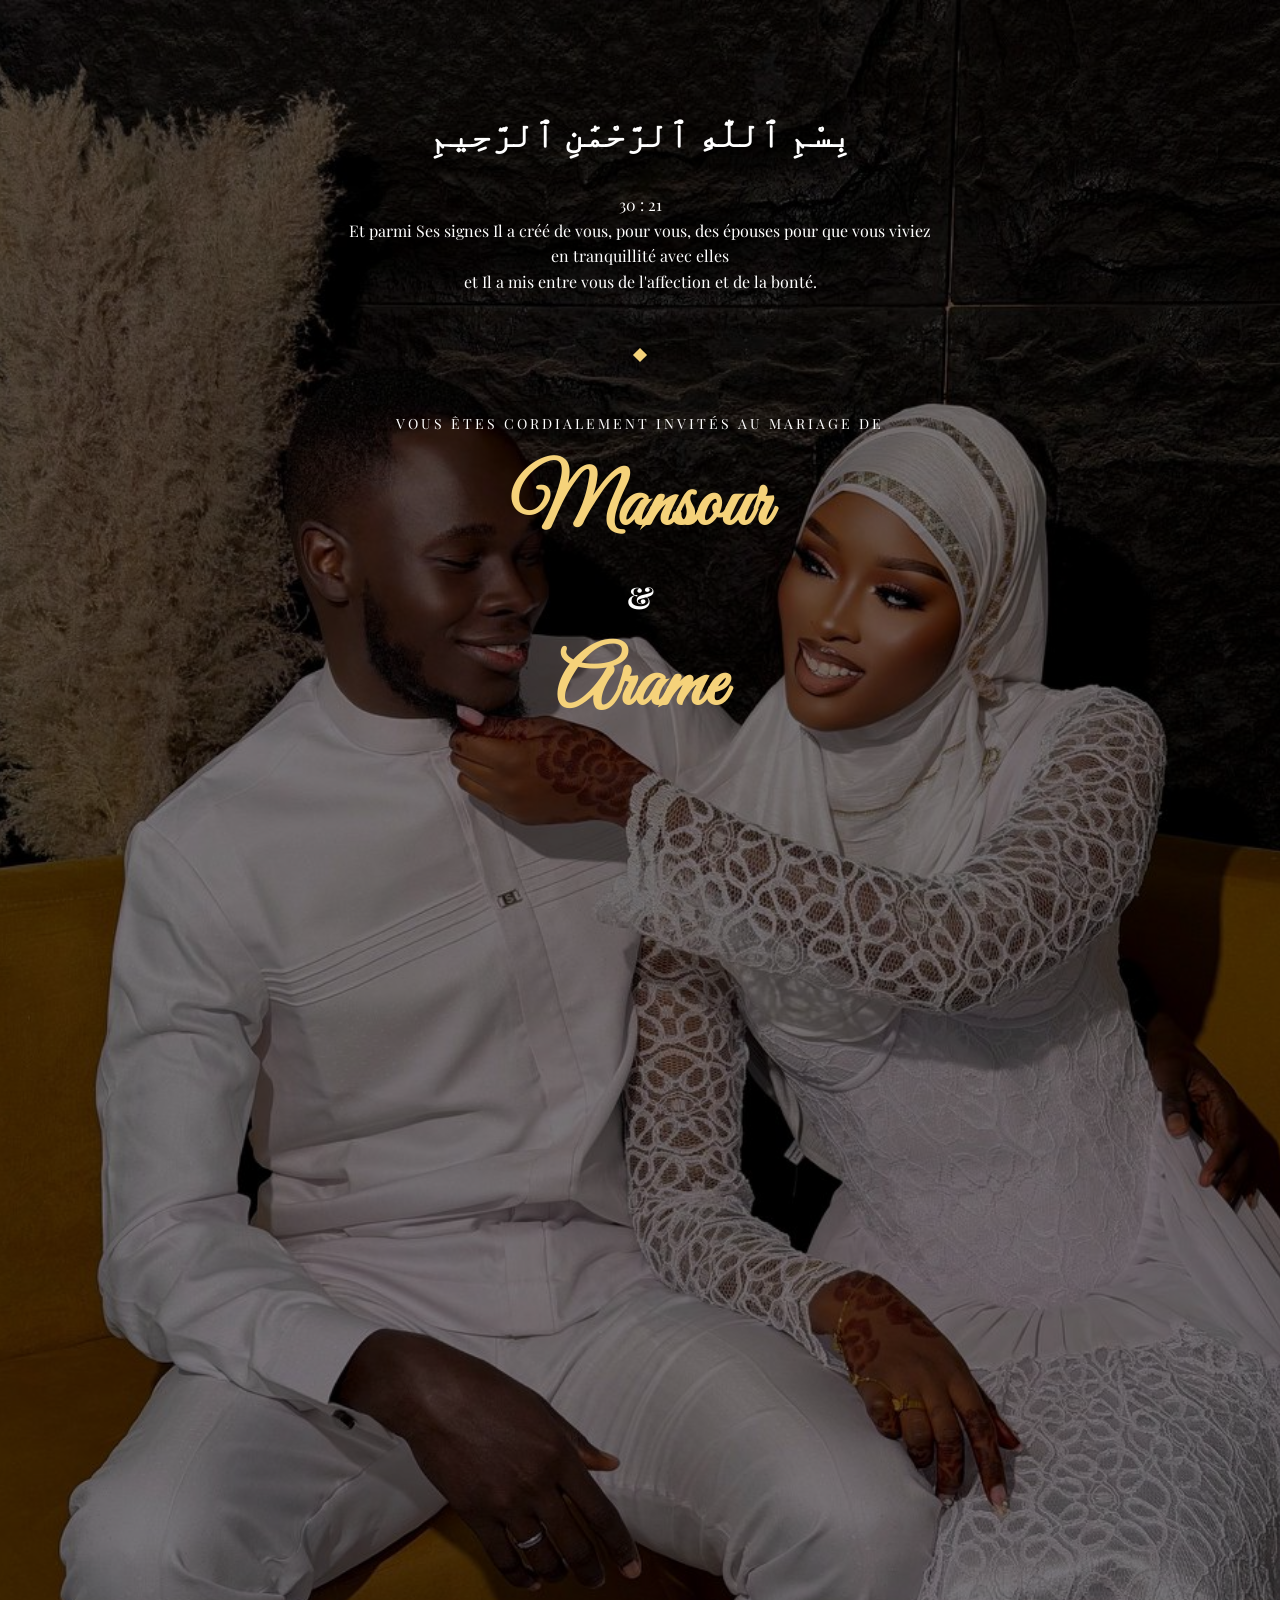
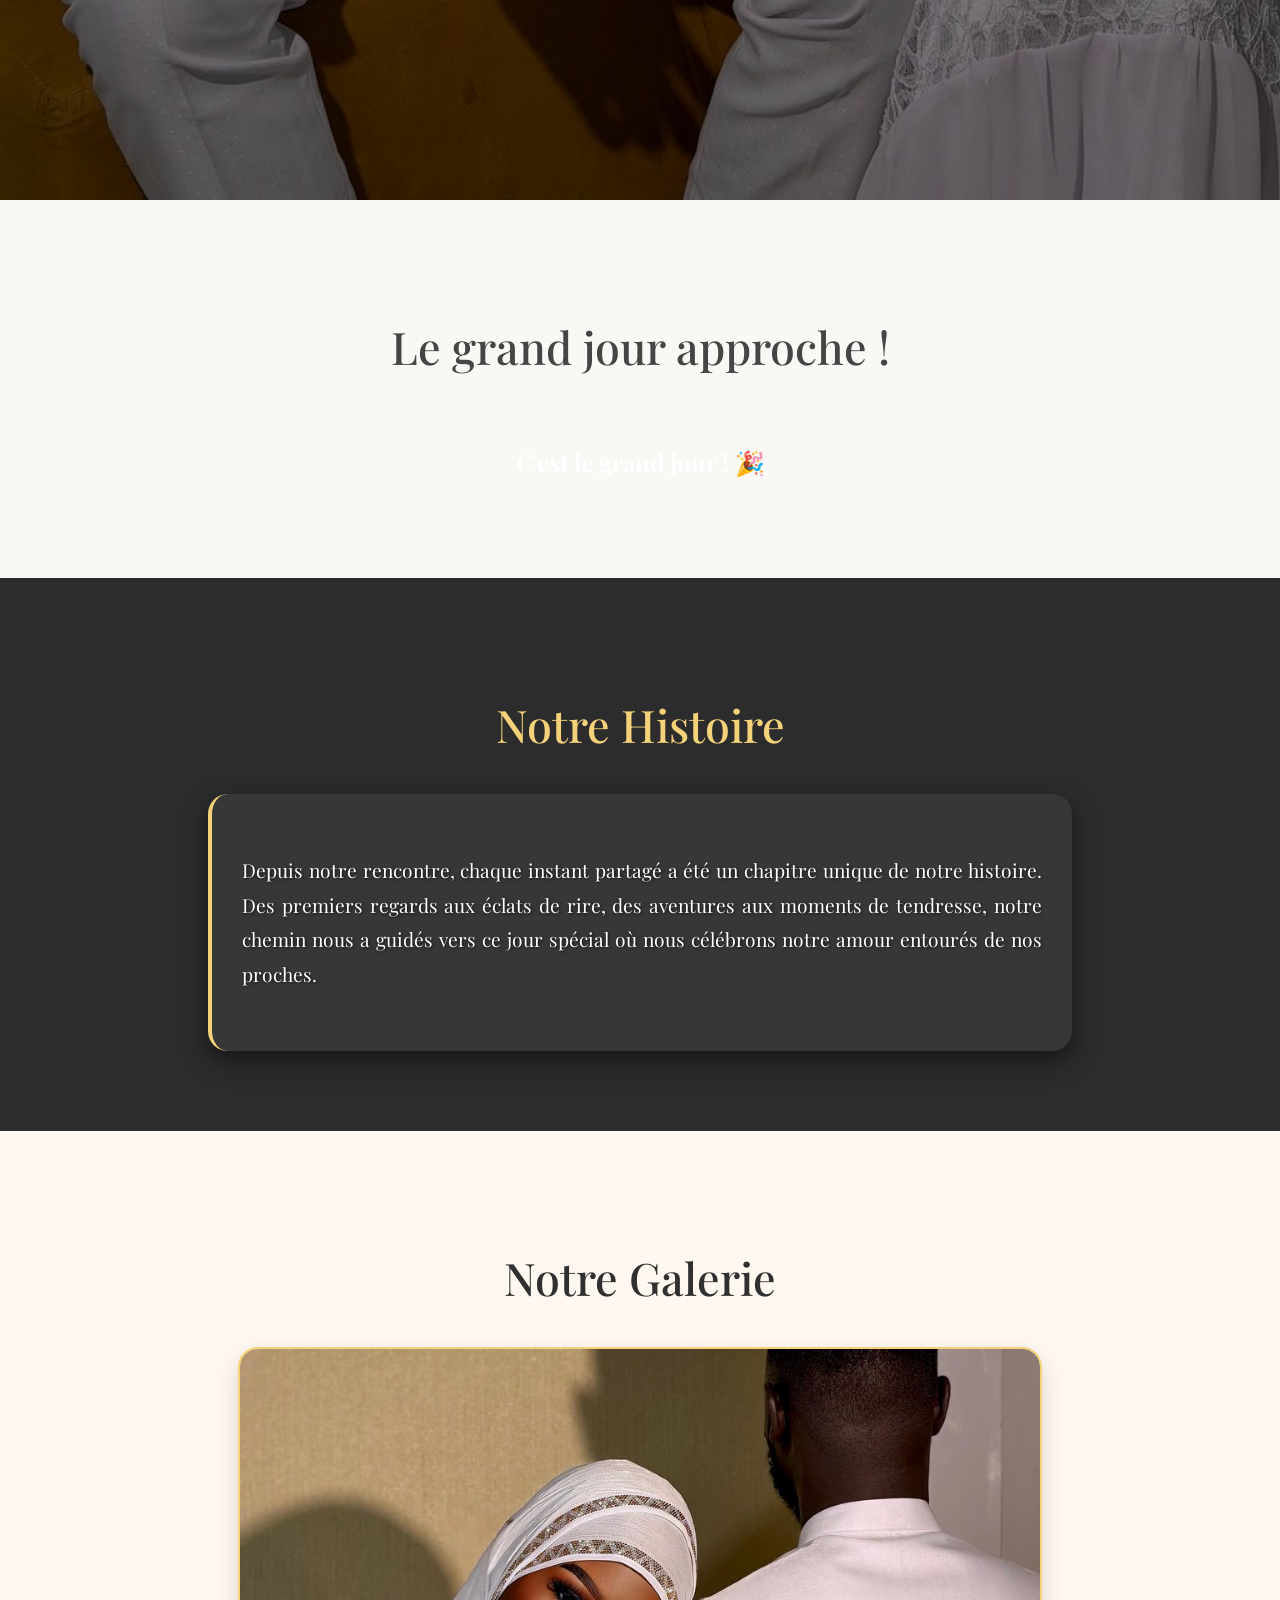
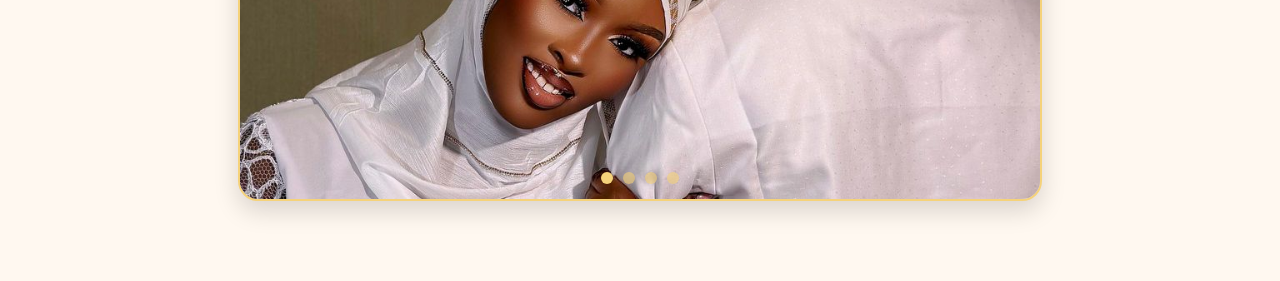
==== acceuil.html @ 623cabfb "premier commit" ====
<!DOCTYPE html>
<html lang="fr">
<head>
<meta charset="UTF-8">
<meta name="viewport" content="width=device-width, initial-scale=1.0">

<title>Mansour & Arame</title>

<!-- Google Fonts -->
<link href="https://fonts.googleapis.com/css2?family=Great+Vibes&family=Playfair+Display:wght@300;500&display=swap" rel="stylesheet">

<link rel="stylesheet" href="style.css">

</head>

<body>

<div class="acceuil">

<div class="overlay">

<h2 class="arabic fade">بِسْمِ ٱللَّٰهِ ٱلرَّحْمَٰنِ ٱلرَّحِيمِ</h2>

<p class="verset fade">
30 : 21 <br>
Et parmi Ses signes Il a créé de vous, pour vous, des épouses
pour que vous viviez en tranquillité avec elles <br>
et Il a mis entre vous de l'affection et de la bonté.
</p>

<div class="separateur fade">
    <span></span>
</div>

<p class="invite fade">
VOUS ÊTES CORDIALEMENT INVITÉS AU MARIAGE DE
</p>

<h1 class="nom fade">Mansour</h1> 
<h3 class="et fade">&</h3> 
<h1 class="nom fade">Arame</h1>
</div>

</div>
<section class="countdown-section fade">
    <h2 class="countdown-title fade">Le grand jour approche !</h2>
    <div class="countdown">

        <div class="countdown-row">
        <div class="time-box">
            <span id="days">00</span>
            <p>Jours</p>
        </div>
        <div class="time-box">
            <span id="hours">00</span>
            <p>Heures</p>
        </div>
        </div>

        <div class="countdown-row">
        <div class="time-box">
            <span id="minutes">00</span>
            <p>Minutes</p>
        </div>
        <div class="time-box">
            <span id="seconds">00</span>
            <p>Secondes</p>
        </div>
        </div>

    </div>
    </section>



<section class="histoire-section fade">
    <h2 class="histoire-title fade">Notre Histoire</h2>
    <div class="histoire-box fade">
        <p>
        Depuis notre rencontre, chaque instant partagé a été un chapitre unique de notre histoire. 
        Des premiers regards aux éclats de rire, des aventures aux moments de tendresse, 
        notre chemin nous a guidés vers ce jour spécial où nous célébrons notre amour entourés de nos proches.
        </p>
    </div>
</section>



<section class="galerie-section fade">
    <h2 class="galerie-title fade">Notre Galerie</h2>
    <div class="galerie-box fade">
        <div class="slider-container">
            <div class="slider-track">
                <img src="/images/WhatsApp Image 2026-03-13 at 17.37.27 (2).jpeg" alt="Photo 1">
                <img src="/images/WhatsApp Image 2026-03-13 at 17.37.27.jpeg" alt="Photo 2">
                <img src="/images/WhatsApp Image 2026-03-13 at 17.37.28.jpeg" alt="Photo 3">
                <img src="/images/WhatsApp Image 2026-03-13 at 17.37.28.jpeg" alt="Photo 4">
            </div>

            <div class="slider-dots">
                <span class="dot active"></span>
                <span class="dot"></span>
                <span class="dot"></span>
                <span class="dot"></span>
            </div>
        </div>
    </div>
</section>


    <script>
    // Date du mariage (année, mois-1, jour, heure, minute, seconde)
    const weddingDate = new Date("2026-03-29T15:17:00").getTime();

    const countdown = setInterval(() => {
        const now = new Date().getTime();
        const distance = weddingDate - now;

        if (distance < 0) {
        clearInterval(countdown);
        document.querySelector(".countdown").innerHTML = "<h2>C'est le grand jour ! 🎉</h2>";
        return;
        }

        const days = Math.floor(distance / (1000 * 60 * 60 * 24));
        const hours = Math.floor((distance % (1000 * 60 * 60 * 24)) / (1000 * 60 * 60));
        const minutes = Math.floor((distance % (1000 * 60 * 60)) / (1000 * 60));
        const seconds = Math.floor((distance % (1000 * 60)) / 1000);

        document.getElementById("days").innerText = days.toString().padStart(2, "0");
        document.getElementById("hours").innerText = hours.toString().padStart(2, "0");
        document.getElementById("minutes").innerText = minutes.toString().padStart(2, "0");
        document.getElementById("seconds").innerText = seconds.toString().padStart(2, "0");
    }, 1000);
    </script>



<script>
const track = document.querySelector(".slider-track");
const dots = document.querySelectorAll(".dot");
let currentIndex = 0;
const totalImages = track.children.length;

function showSlide(index) {
    const containerWidth = document.querySelector(".slider-container").offsetWidth;
    track.style.transform = `translateX(-${index * containerWidth}px)`; // défilement exact
    dots.forEach(dot => dot.classList.remove("active"));
    dots[index].classList.add("active");
}

// Automatique
let slideInterval = setInterval(() => {
    currentIndex = (currentIndex + 1) % totalImages;
    showSlide(currentIndex);
}, 4000);

// Navigation via points
dots.forEach((dot, i) => {
    dot.addEventListener("click", () => {
        currentIndex = i;
        showSlide(currentIndex);
        clearInterval(slideInterval);
        slideInterval = setInterval(() => {
            currentIndex = (currentIndex + 1) % totalImages;
            showSlide(currentIndex);
        }, 4000);
    });
});
</script>
    


</body>
</html>
---- style.css ----
body {
    margin:0;
    font-family:'Playfair Display', serif;
    text-align:center;
    color:white;

}

.acceuil{
    background-image: url("/images/WhatsApp\ Image\ 2026-03-13\ at\ 17.37.27\ \(1\).jpeg");
    background-size:cover;
    background-position:center;
    height: 200vh;
    position:relative;
    justify-content: flex-start;
    

}

.overlay{
background:rgba(0,0,0,0.5);
height:100%;
display:flex;
flex-direction:column;
justify-content:center;
align-items:center;
padding:20px;
justify-content: flex-start;
padding-top: 80px;
}

/* TEXTE ARABE */

.arabic{
font-size:35px;
margin-bottom:20px;
}

/* VERSET */

.verset{
max-width:600px;
line-height:1.6;
font-size:16px;
opacity:0.9;
}

/* LIGNE */

.separateur{
display:flex;
align-items:center;
justify-content:center;
margin:40px 0;
}

.separateur::before,
.separateur::after{
content:"";
flex:1;
height:1px;
background:white;
margin:0 15px;
}

.separateur span{
width:10px;
height:10px;
background:#f3d27a;
transform:rotate(45deg);
}

/* TEXTE INVITATION */

.invite{
letter-spacing:3px;
font-size:14px;
}

/* NOMS */

.nom{
font-family:'Great Vibes', cursive;
margin:10px;
font-size:80px;
color:#f5d27a;
}

/* ET */

.et{
font-size:30px;
margin:10px;
}

.fade{
opacity:0;
transform:translateY(40px);
animation:apparition 2s ease forwards;
}

@keyframes apparition{

from{
opacity:0;
transform:translateY(40px);
}

to{
opacity:1;
transform:translateY(0);
}

}

.countdown-section {
    text-align: center;
    padding: 80px 20px;
    background: #faf8f5; /* fond clair romantique */
    font-family: 'Playfair Display', serif;
}

.countdown-title {
    font-size: 2.8rem;
    margin-bottom: 50px;
    color: #464545; /* couleur élégante pour le titre */
    font-weight: 500;
}

.countdown {
    display: flex;
    flex-direction: column;
    align-items: center;
    gap: 25px;
}

.countdown-row {
    display: flex;
    gap: 25px;
    justify-content: center;
}

.time-box {
    background: linear-gradient(135deg, #fbfafa, #fff1dd); /* dégradé doux */
    padding: 25px 35px;
    border-radius: 15px;
    box-shadow: 0 10px 25px rgba(0,0,0,0.30);
    min-width: 120px;
    transition: transform 0.3s, box-shadow 0.3s;
}

.time-box:hover {
    transform: translateY(-5px);
    box-shadow: 0 15px 30px rgba(0,0,0,0.5);
}

.time-box span {
    display: block;
    font-size: 3rem;
    font-weight: 700;
    color: #f5d27a; /* texte jaune */
    text-shadow: 1px 1px 3px rgba(0,0,0,0.5); /* lisibilité sur fond clair */
}

.time-box p {
    margin-top: 5px;
    font-size: 1.2rem;
    color: #272626; /* couleur élégante pour les unités */
    font-weight: 500;
    text-shadow: 1px 1px 3px rgba(0,0,0,0.5);
}

/* Fade effect */
.fade {
    opacity: 0;
    transform: translateY(20px);
    animation: fadeInUp 1s forwards;
    animation-delay: 0.3s;
}

@keyframes fadeInUp {
    to {
        opacity: 1;
        transform: translateY(0);
    }
}
   /* ======= Section Notre Histoire ======= */
.histoire-section {
    text-align: center;
    padding: 80px 20px;
    background: #2c2c2c; /* fond sombre pour contraste */
    font-family: 'Playfair Display', serif;
    position: relative;
}

.histoire-title {
    font-size: 2.8rem;
    margin-bottom: 40px;
    color: #f5d27a; /* texte jaune */
    font-weight: 500;
}

.histoire-box {
    max-width: 800px;
    margin: 0 auto;
    padding: 40px 30px;
    border-left: 4px solid #f5d27a; /* bordure assortie au texte */
    border-radius: 20px;
    background: rgba(255, 255, 255, 0.05); /* fond légèrement transparent */
    box-shadow: 0 10px 25px rgba(0,0,0,0.5);
    font-size: 1.2rem;
    line-height: 1.8;
    color: #ffffff; /* texte jaune */
    text-align: justify;
    position: relative;
    text-shadow: 1px 1px 3px rgba(0,0,0,0.7); /* rend le texte lisible */
}

/* Fade-in effect pour la section */
.fade {
    opacity: 0;
    transform: translateY(40px);
    animation: fadeInUp 1s forwards;
}

@keyframes fadeInUp {
    to {
        opacity: 1;
        transform: translateY(0);
    }
}


.galerie-section {
    text-align: center;
    padding: 80px 20px;
    background: #fff8f0;
    font-family: 'Playfair Display', serif;
    position: relative;
}

.galerie-title {
    font-size: 2.8rem;
    margin-bottom: 40px;
    color: #313030;
    font-weight: 500;
}

.galerie-box {
    max-width: 800px;
    margin: 0 auto;
    padding: 0px;
    border: 2px solid #f5d27a;
    border-radius: 20px;
    background: #fff4e0;
    box-shadow: 0 10px 25px rgba(0,0,0,0.15);
    position: relative;
    overflow: hidden;
}

.slider-container {
    position: relative;
    width: 100%;
    height: 450px;
    overflow: hidden;
}

.slider-track {
    display: flex;
    transition: transform 1s ease-in-out;
}

.slider-track img {
    min-width: 100%;   /* chaque image prend la largeur totale du conteneur */
    height: 800px;
    object-fit: cover;
    border-radius: 15px;
}

/* Points de navigation */
.slider-dots {
    position: absolute;
    bottom: 15px;
    left: 50%;
    transform: translateX(-50%);
    display: flex;
    gap: 10px;
}

.slider-dots .dot {
    width: 12px;
    height: 12px;
    background: #f5d27a;
    border-radius: 50%;
    cursor: pointer;
    opacity: 0.6;
    transition: opacity 0.3s;
}

.slider-dots .dot.active {
    opacity: 1;
}

/* Fade-in */
.fade {
    opacity: 0;
    transform: translateY(40px);
    animation: fadeInUp 1s forwards;
}

@keyframes fadeInUp {
    to {
        opacity: 1;
        transform: translateY(0);
    }
}
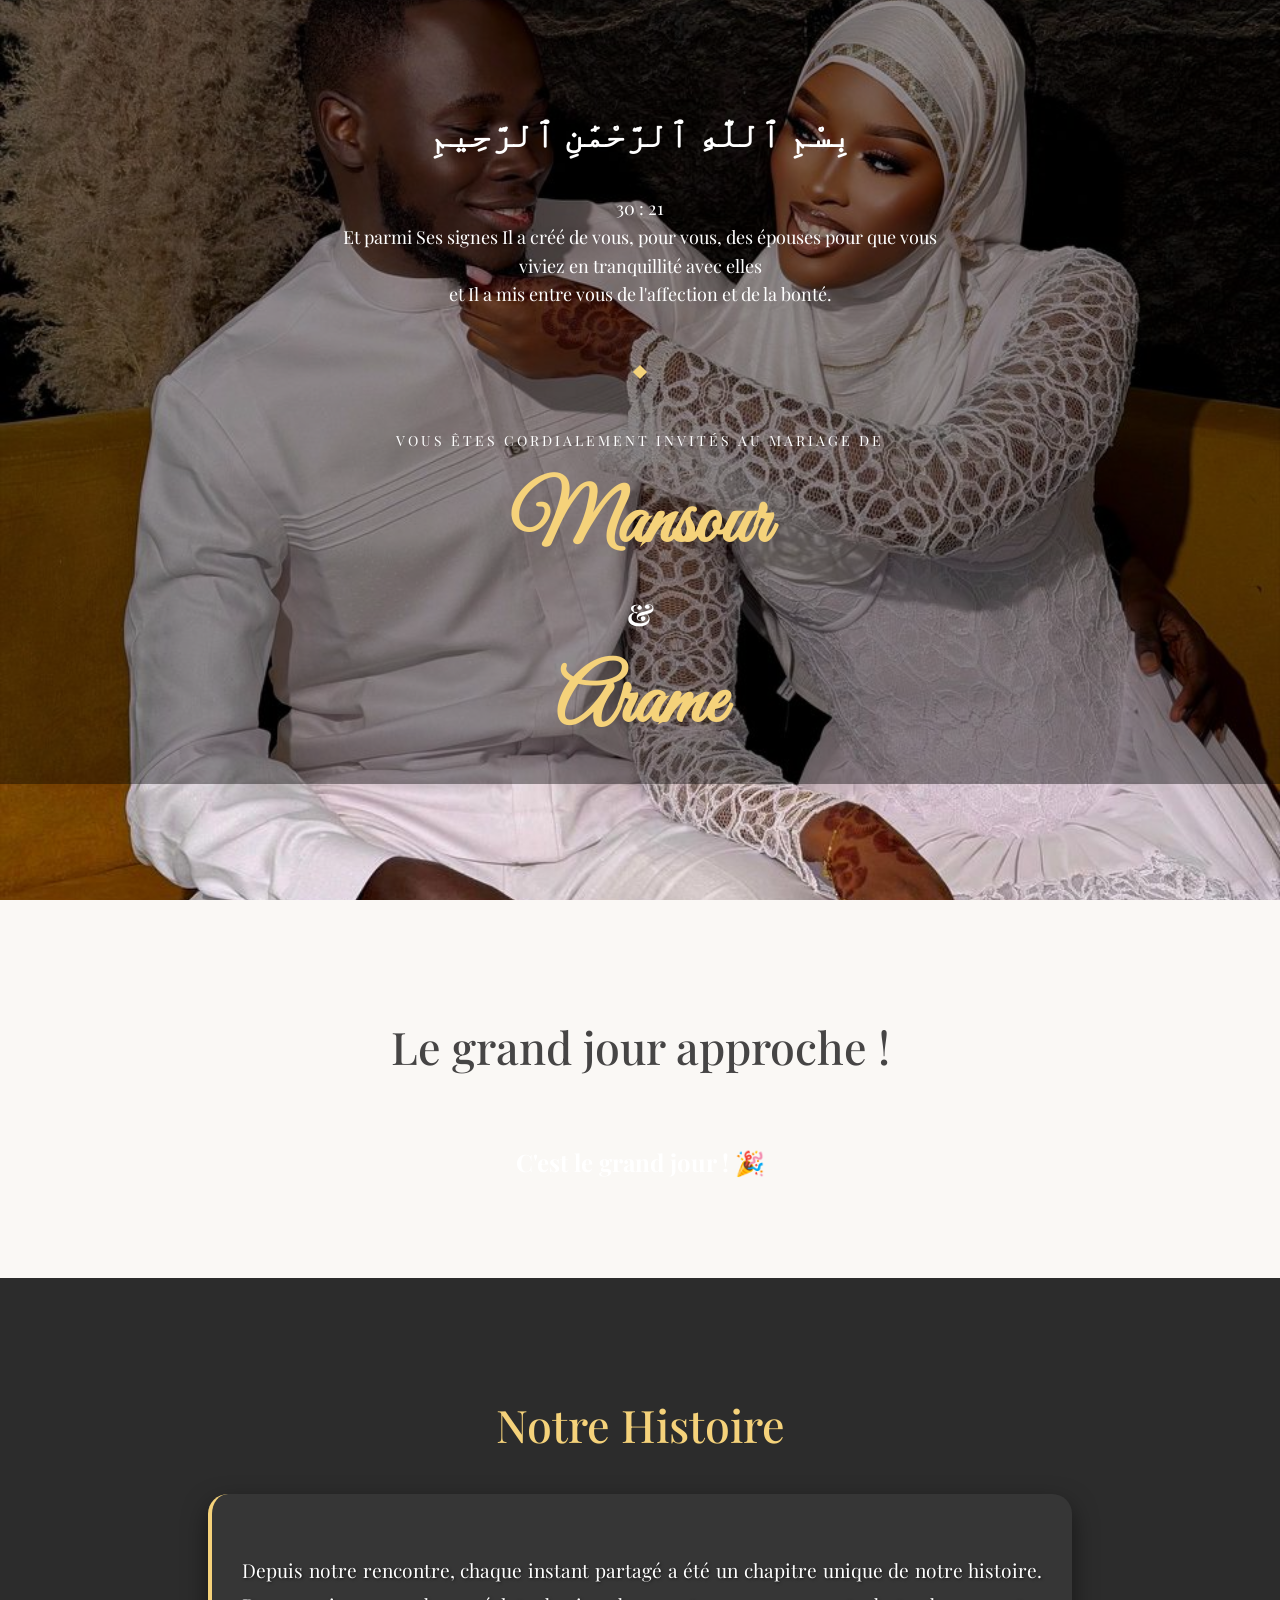
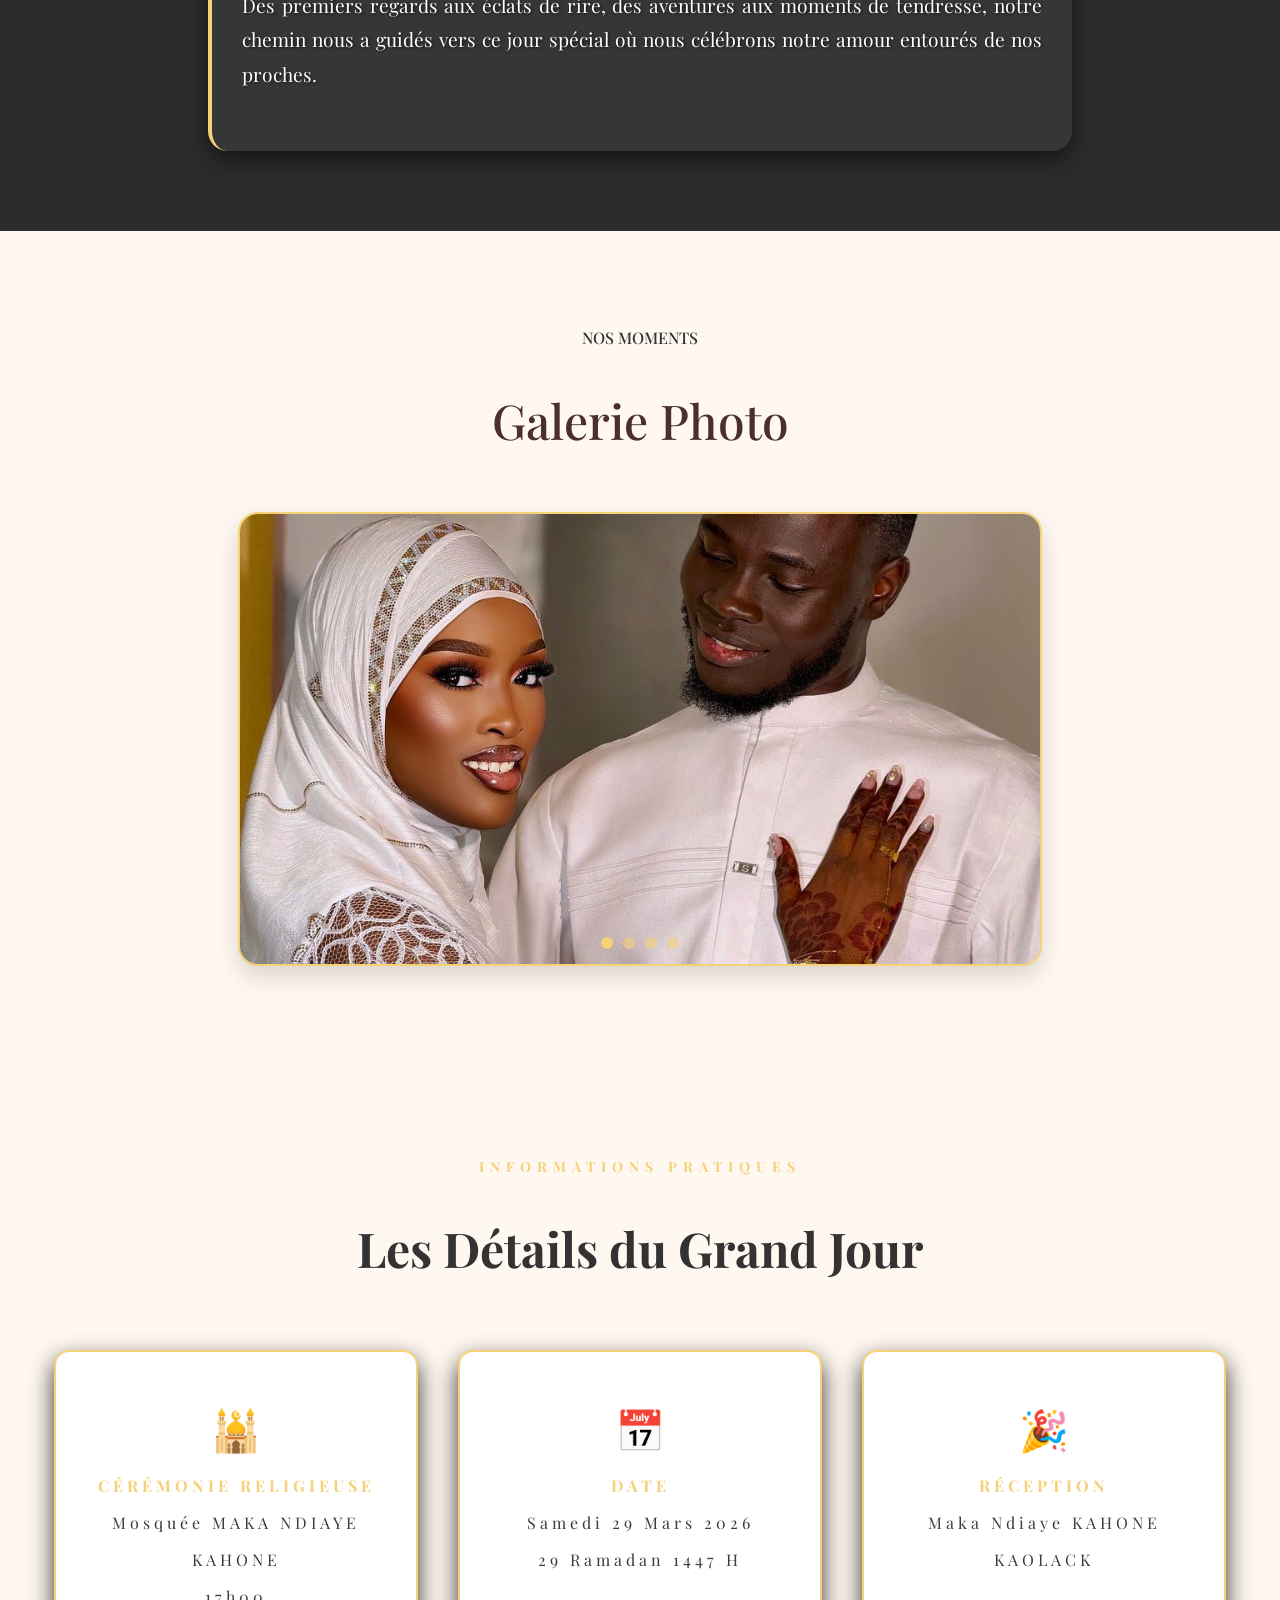
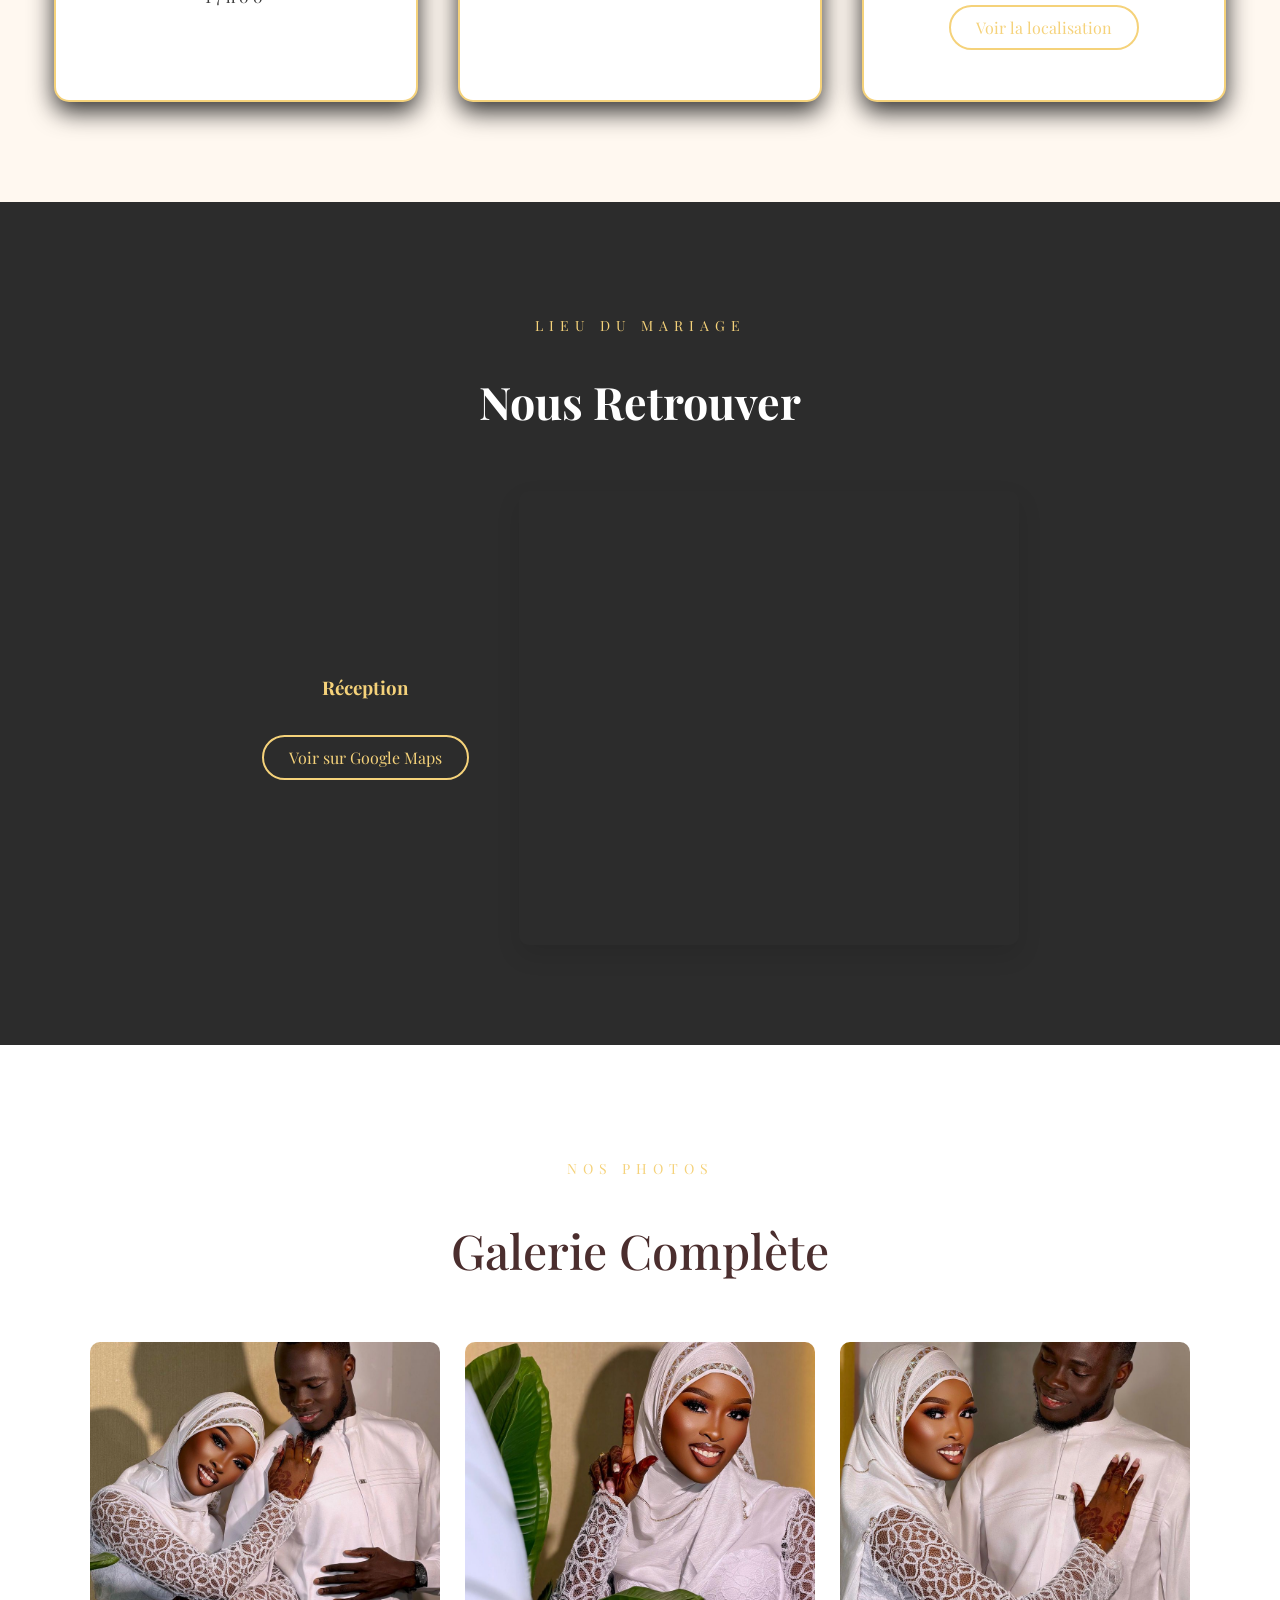
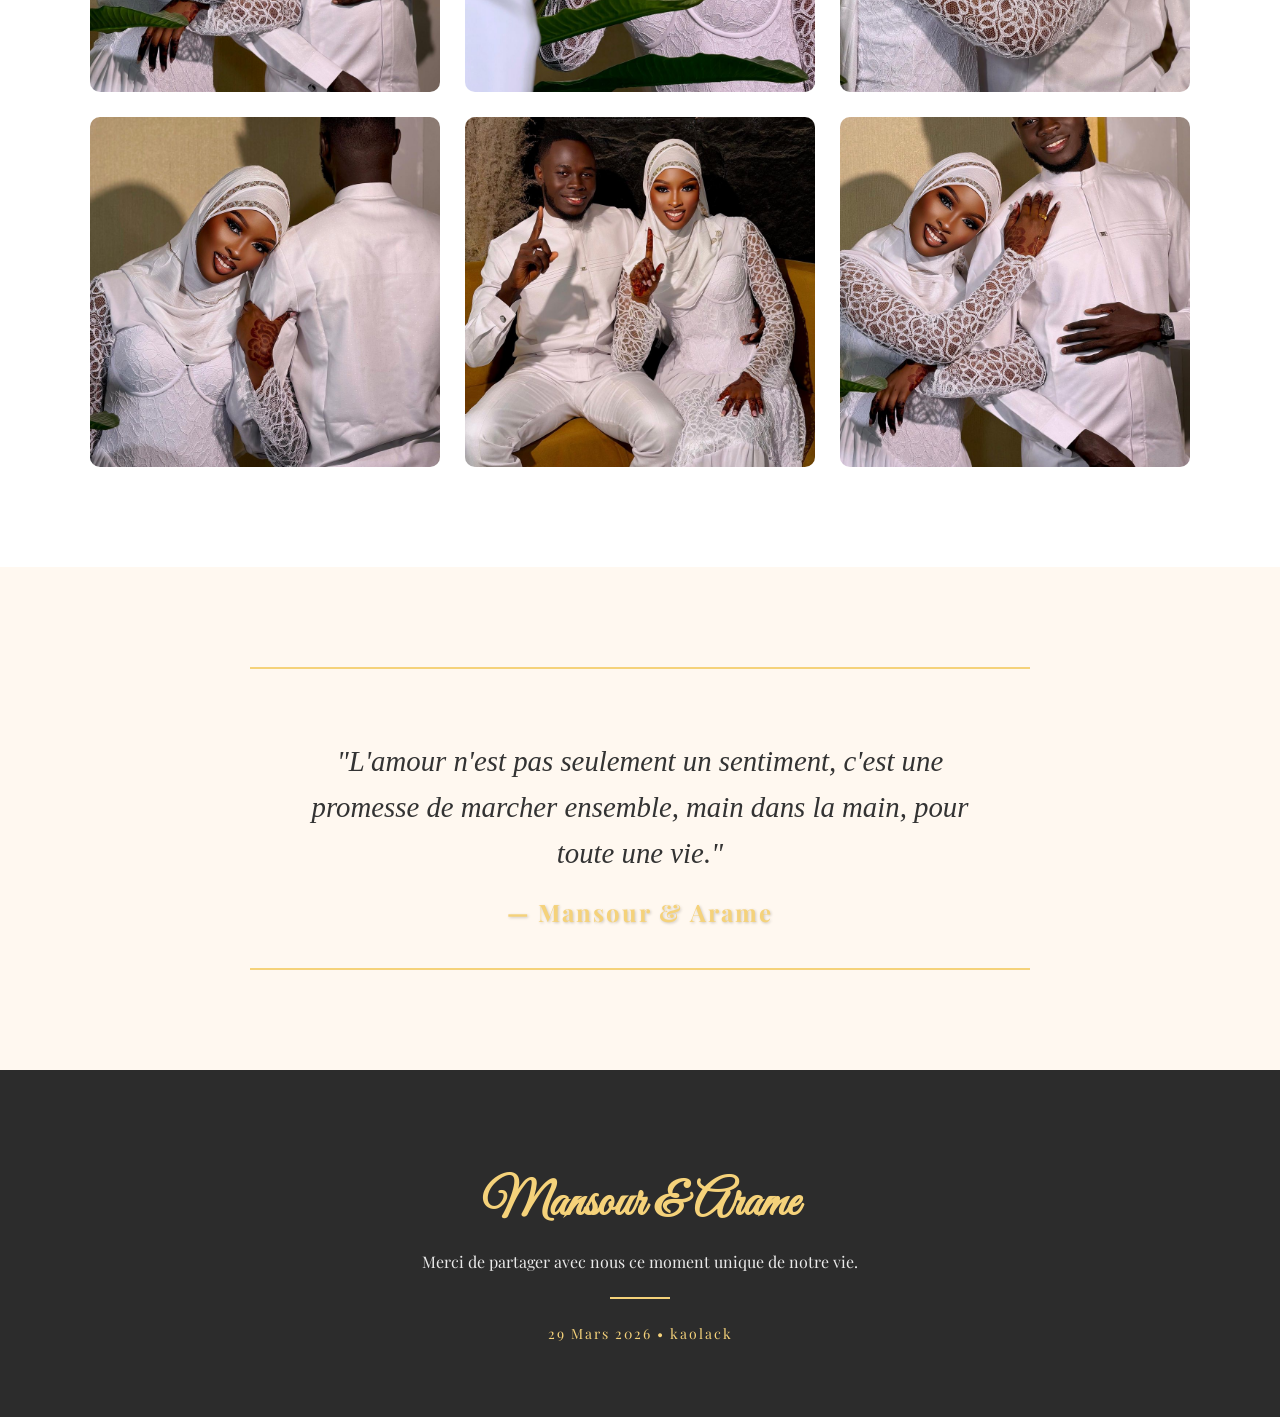
==== commit 221eff59: "commit" ====
--- a/acceuil.html
+++ b/acceuil.html
@@ -14,6 +14,7 @@
 </head>
 
 <body>
+    
 
 <div class="acceuil">
 
@@ -87,14 +88,15 @@
 
 
 <section class="galerie-section fade">
-    <h2 class="galerie-title fade">Notre Galerie</h2>
+    <p>NOS MOMENTS</p>
+    <h2 class="galerie-title fade">Galerie Photo</h2>
     <div class="galerie-box fade">
         <div class="slider-container">
             <div class="slider-track">
-                <img src="/images/WhatsApp Image 2026-03-13 at 17.37.27 (2).jpeg" alt="Photo 1">
-                <img src="/images/WhatsApp Image 2026-03-13 at 17.37.27.jpeg" alt="Photo 2">
-                <img src="/images/WhatsApp Image 2026-03-13 at 17.37.28.jpeg" alt="Photo 3">
-                <img src="/images/WhatsApp Image 2026-03-13 at 17.37.28.jpeg" alt="Photo 4">
+                <img src="/images/2.jpeg" alt="Photo 1">
+                <img src="/images/3.jpeg" alt="Photo 2">
+                <img src="/images/4.jpeg" alt="Photo 3">
+                <img src="/images/5.jpeg" alt="Photo 4">
             </div>
 
             <div class="slider-dots">
@@ -106,6 +108,154 @@
         </div>
     </div>
 </section>
+
+<section class="info-section">
+
+<h2 class="info-subtitle">INFORMATIONS PRATIQUES</h2>
+<h1 class="info-title">Les Détails du Grand Jour</h1>
+
+<div class="info-container">
+
+<div class="info-card reveal">
+<div class="icon">🕌</div>
+
+<h3>CÉRÉMONIE RELIGIEUSE</h3>
+
+<p class="lieu">Mosquée MAKA NDIAYE</p>
+<p class="detail">KAHONE</p>
+<p class="detail">17h00</p>
+
+</div>
+
+
+<div class="info-card reveal">
+<div class="icon">📅</div>
+
+<h3>DATE</h3>
+
+<p class="lieu">Samedi 29 Mars 2026</p>
+<p class="detail">29 Ramadan 1447 H</p>
+
+</div>
+
+
+<div class="info-card reveal">
+
+<div class="icon">🎉</div>
+
+<h3>RÉCEPTION</h3>
+
+<p class="lieu">Maka Ndiaye KAHONE</p>
+<p class="detail">KAOLACK</p>
+
+<a href="https://maps.app.goo.gl/hZXP9H7upYJz9VWe9" class="map-btn">Voir la localisation</a>
+
+</div>
+
+</div>
+
+</section>
+
+
+
+<section class="lieu-section">
+
+<p class="lieu-subtitle">LIEU DU MARIAGE</p>
+<h2 class="lieu-title">Nous Retrouver</h2>
+
+<div class="lieu-container">
+
+<div class="lieu-info">
+
+<h3>Réception</h3>
+
+
+
+<a href="https://maps.app.goo.gl/hZXP9H7upYJz9VWe9" target="_blank" class="map-btn">
+Voir sur Google Maps
+</a>
+
+</div>
+
+<div class="map-container">
+
+<iframe src="https://www.google.com/maps/embed?pb=!1m14!1m8!1m3!1d3868.4327501096946!2d-16.03759904!3d14.16941337!3m2!1i1024!2i768!4f13.1!3m3!1m2!1s0xee997f1917823a9%3A0x5c89addcaafab1e5!2smosquee%20de%20maka%20ndiaye!5e0!3m2!1sfr!2ssn!4v1773589030623!5m2!1sfr!2ssn" width="600" height="450" style="border:0;" allowfullscreen="" loading="lazy" referrerpolicy="no-referrer-when-downgrade"></iframe>
+
+</div>
+
+</div>
+
+</section>
+
+
+
+<section class="galerie-complete">
+
+<p class="galerie-subtitle">NOS PHOTOS</p>
+<h2 class="galerie-title">Galerie Complète</h2>
+
+<div class="galerie-container">
+
+<img src="images/7.jpeg" alt="">
+<img src="images/6.jpeg" alt="">
+<img src="images/2.jpeg" alt="">
+<img src="images/3.jpeg" alt="">
+<img src="images/4.jpeg" alt="">
+<img src="images/5.jpeg" alt="">
+
+</div>
+
+</section>
+
+
+
+<section class="citation-section">
+
+<div class="citation-box">
+
+<p class="citation-texte">
+"L'amour n'est pas seulement un sentiment,
+c'est une promesse de marcher ensemble,
+main dans la main, pour toute une vie."
+</p>
+
+<span class="citation-auteur">— Mansour & Arame</span>
+
+</div>
+
+</section>
+<audio id="musique" autoplay loop>
+    <source src="/audio/Amflo - Validé.mp3" type="audio/mpeg">
+</audio>
+
+<script>
+window.onload = function() {
+    const audio = document.getElementById("musique");
+    audio.play();
+}
+</script>
+
+<footer class="footer">
+
+<div class="footer-content">
+
+<h2 class="footer-noms">Mansour & Arame</h2>
+
+<p class="footer-texte">
+Merci de partager avec nous ce moment unique de notre vie.
+</p>
+
+<div class="footer-separateur"></div>
+
+<p class="footer-date">
+29 Mars 2026 • kaolack
+</p>
+
+</div>
+
+</footer>
+
+
 
 
     <script>
@@ -171,5 +321,35 @@
     
 
 
+<script>
+
+window.addEventListener("scroll", function(){
+
+let reveals = document.querySelectorAll(".reveal");
+
+reveals.forEach(function(element){
+
+let windowHeight = window.innerHeight;
+
+let elementTop = element.getBoundingClientRect().top;
+
+let visible = 100;
+
+if(elementTop < windowHeight - visible){
+
+element.classList.add("active");
+
+}
+
+});
+
+});
+
+</script>
+
+
+
+
+
 </body>
 </html>
--- a/style.css
+++ b/style.css
@@ -6,19 +6,44 @@
 
 }
 
+
+@media (max-width:480px){
+
+.arabic{
+font-size:26px;
+}
+
+.invite{
+font-size:12px;
+letter-spacing:2px;
+}
+
+.et{
+font-size:22px;
+}
+
+.galerie-title,
+.countdown-title,
+.histoire-title{
+font-size:2rem;
+}
+
+}
+
 .acceuil{
-    background-image: url("/images/WhatsApp\ Image\ 2026-03-13\ at\ 17.37.27\ \(1\).jpeg");
+    background-image: url("/images/1.jpeg");
     background-size:cover;
     background-position:center;
-    height: 200vh;
+    min-height: 100vh;
     position:relative;
     justify-content: flex-start;
     
+    
 
 }
 
 .overlay{
-background:rgba(0,0,0,0.5);
+background:rgba(0,0,0,0.4);
 height:100%;
 display:flex;
 flex-direction:column;
@@ -41,9 +66,13 @@
 .verset{
 max-width:600px;
 line-height:1.6;
-font-size:16px;
+font-size:clamp(14px,3vw,18px);
+padding:0 15px;
 opacity:0.9;
 }
+
+
+
 
 /* LIGNE */
 
@@ -93,7 +122,51 @@
 margin:10px;
 }
 
-.fade{
+
+.nom2{
+font-family:'Great Vibes', cursive;
+font-size:50px;
+color:#f5d27a;
+margin:5px 0;   /* réduit l'espace */
+}
+
+.et2{
+font-size:30px;
+margin:0;
+}
+
+
+.btn-invitation{
+margin-top:30px;
+padding:12px 25px;
+background:transparent;
+border: 1px solid #f5d27a ;
+color:rgb(255, 255, 255);
+text-decoration:none;
+font-size:18px;
+border-radius:25px;
+transition:0.3s;
+}
+
+.btn-invitation:hover{
+background:#464545;;
+color:#f5d27a;
+}
+
+
+.overlay2{
+background:rgba(0,0,0,0.4);
+height:100%;
+display:flex;
+flex-direction:column;
+justify-content:center;
+align-items:center;
+padding:85px;
+justify-content: flex-start;
+padding-top: 80px;
+}
+
+.fade2{
 opacity:0;
 transform:translateY(40px);
 animation:apparition 2s ease forwards;
@@ -125,6 +198,7 @@
     margin-bottom: 50px;
     color: #464545; /* couleur élégante pour le titre */
     font-weight: 500;
+    
 }
 
 .countdown {
@@ -147,6 +221,7 @@
     box-shadow: 0 10px 25px rgba(0,0,0,0.30);
     min-width: 120px;
     transition: transform 0.3s, box-shadow 0.3s;
+    border-bottom: 6px #f3d27a solid;
 }
 
 .time-box:hover {
@@ -239,9 +314,15 @@
     position: relative;
 }
 
+
 .galerie-title {
     font-size: 2.8rem;
     margin-bottom: 40px;
+    color: #313030;
+    font-weight: 500;
+}
+.galerie-section p {
+    margin-bottom: 20px;
     color: #313030;
     font-weight: 500;
 }
@@ -313,4 +394,426 @@
         opacity: 1;
         transform: translateY(0);
     }
-}+}
+
+
+
+/* SECTION INFORMATIONS */
+
+.info-section{
+
+padding:100px 20px;
+background:#fff8f0;
+text-align:center;
+
+}
+
+.info-subtitle{
+
+letter-spacing:6px;
+color:#f5d27a;
+font-size:14px;
+margin-bottom:10px;
+
+}
+
+.info-title{
+
+font-family:'Playfair Display', serif;
+font-size:3rem;
+margin-bottom:70px;
+color:#333;
+
+}
+
+.info-container{
+
+display:flex;
+justify-content:center;
+gap:40px;
+flex-wrap:wrap;
+
+}
+
+.info-card{
+
+width:300px;
+padding:50px 30px;
+border:2px solid #f5d27a;
+border-radius:15px;
+background:white;
+box-shadow:0 10px 25px rgba(0,0,0,0.8);
+transition:0.4s;
+
+}
+
+.info-card:hover{
+
+transform:translateY(-10px);
+box-shadow:0 20px 40px rgba(0,0,0,0.15);
+
+}
+
+.icon{
+
+font-size:40px;
+margin-bottom:20px;
+
+}
+
+.info-card h3{
+
+letter-spacing:4px;
+color:#f5d27a;
+font-size:16px;
+margin-bottom:15px;
+
+}
+
+.info-card p{
+
+letter-spacing:4px;
+color:#3b3b3b;
+font-size:16px;
+margin-bottom:15px;
+
+}
+
+.lieu{
+
+font-size:24px;
+font-family:'Playfair Display', serif;
+margin-bottom:10px;
+
+}
+
+.detail{
+
+color:#777;
+margin-bottom:5px;
+
+}
+
+/* bouton map */
+
+.map-btn{
+
+display:inline-block;
+margin-top:20px;
+padding:10px 20px;
+border:2px solid #f5d27a;
+border-radius:30px;
+text-decoration:none;
+color:#333;
+transition:0.3s;
+
+}
+
+.map-btn:hover{
+
+background:#f5d27a;
+color:white;
+
+}
+
+
+.reveal{
+
+opacity:0;
+transform:translateY(50px);
+transition:1s;
+
+}
+
+.reveal.active{
+
+opacity:1;
+transform:translateY(0);
+
+}
+
+
+
+/* SECTION LIEU */
+
+.lieu-section{
+
+padding:100px 20px;
+background:#2c2c2c;
+text-align:center;
+
+}
+
+.lieu-subtitle{
+
+letter-spacing:6px;
+font-size:14px;
+color:#f5d27a;
+margin-bottom:10px;
+
+}
+
+.lieu-title{
+
+font-size:2.8rem;
+margin-bottom:60px;
+
+}
+
+.lieu-container{
+
+display:flex;
+justify-content:center;
+align-items:center;
+gap:50px;
+flex-wrap:wrap;
+
+}
+
+.lieu-info{
+
+max-width:300px;
+text-align:center;
+
+}
+
+.lieu-info h3{
+
+color:#f5d27a;
+margin-bottom:15px;
+
+}
+
+.lieu-info p{
+
+color:#f5d27a;
+margin-bottom:5px;
+
+}
+
+/* BOUTON MAP */
+
+.map-btn{
+
+display:inline-block;
+margin-top:20px;
+padding:10px 25px;
+border:2px solid #f5d27a;
+border-radius:30px;
+text-decoration:none;
+color:#f5d27a;
+transition:0.3s;
+
+}
+
+.map-btn:hover{
+
+background:#f5d27a;
+color:white;
+
+}
+
+/* MAP */
+
+.map-container{
+
+width:500px;
+max-width:90%;
+border-radius:10px;
+overflow:hidden;
+box-shadow:0 10px 25px rgba(0,0,0,0.1);
+
+}
+
+
+@media (max-width:768px){
+
+.lieu-container{
+
+flex-direction:column;
+
+}
+
+.map-container{
+
+width:100%;
+
+}
+
+}
+
+
+/* SECTION GALERIE COMPLETE */
+
+.galerie-complete{
+
+padding:100px 20px;
+background:#ffffff;
+text-align:center;
+
+}
+
+.galerie-subtitle{
+
+letter-spacing:6px;
+font-size:14px;
+color:#f5d27a;
+margin-bottom:10px;
+
+}
+
+.galerie-title{
+
+font-size:3rem;
+color:#4b2e2e;
+margin-bottom:60px;
+
+}
+
+/* GRID GALERIE */
+
+.galerie-container{
+
+max-width:1100px;
+margin:auto;
+display:grid;
+grid-template-columns:repeat(3, 1fr);
+gap:25px;
+
+}
+
+.galerie-container img{
+
+width:100%;
+height:350px;
+object-fit:cover;
+border-radius:10px;
+transition:0.4s;
+
+}
+
+.galerie-container img:hover{
+
+transform:scale(1.05);
+
+}
+
+
+@media (max-width:900px){
+
+.galerie-container{
+
+grid-template-columns:repeat(2, 1fr);
+
+}
+
+}
+
+
+
+@media (max-width:600px){
+
+.galerie-container{
+
+grid-template-columns:1fr;
+
+}
+
+.galerie-container img{
+
+height:auto;
+
+}
+
+}
+
+
+/* SECTION CITATION */
+
+.citation-section{
+
+padding:100px 20px;
+background:#fff8f0;
+display:flex;
+justify-content:center;
+align-items:center;
+
+}
+
+.citation-box{
+
+max-width:700px;
+padding:40px;
+text-align:center;
+border-top:2px solid #f5d27a;
+border-bottom:2px solid #f5d27a;
+
+}
+
+.citation-texte{
+
+font-size:1.8rem;
+font-style:italic;
+color:#333;
+line-height:1.6;
+margin-bottom:20px;
+
+}
+
+.citation-auteur{
+font-size:1.5rem;
+color:#f5d27a;
+letter-spacing:2px;
+text-shadow: 1px 1px 3px rgba(0,0,0,0.2);
+font-weight: bold;
+
+}
+
+
+/* FOOTER */
+
+.footer{
+
+background:#2c2c2c;
+color:white;
+padding:60px 20px;
+text-align:center;
+
+}
+
+.footer-noms{
+
+font-family:'Great Vibes', cursive;
+font-size:50px;
+color:#f5d27a;
+margin-bottom:10px;
+
+}
+
+.footer-texte{
+
+font-size:16px;
+opacity:0.9;
+
+}
+
+.footer-separateur{
+
+width:60px;
+height:2px;
+background:#f5d27a;
+margin:25px auto;
+
+}
+
+.footer-date{
+
+letter-spacing:2px;
+font-size:14px;
+color:#f5d27a;
+
+}
+
+
+
+
